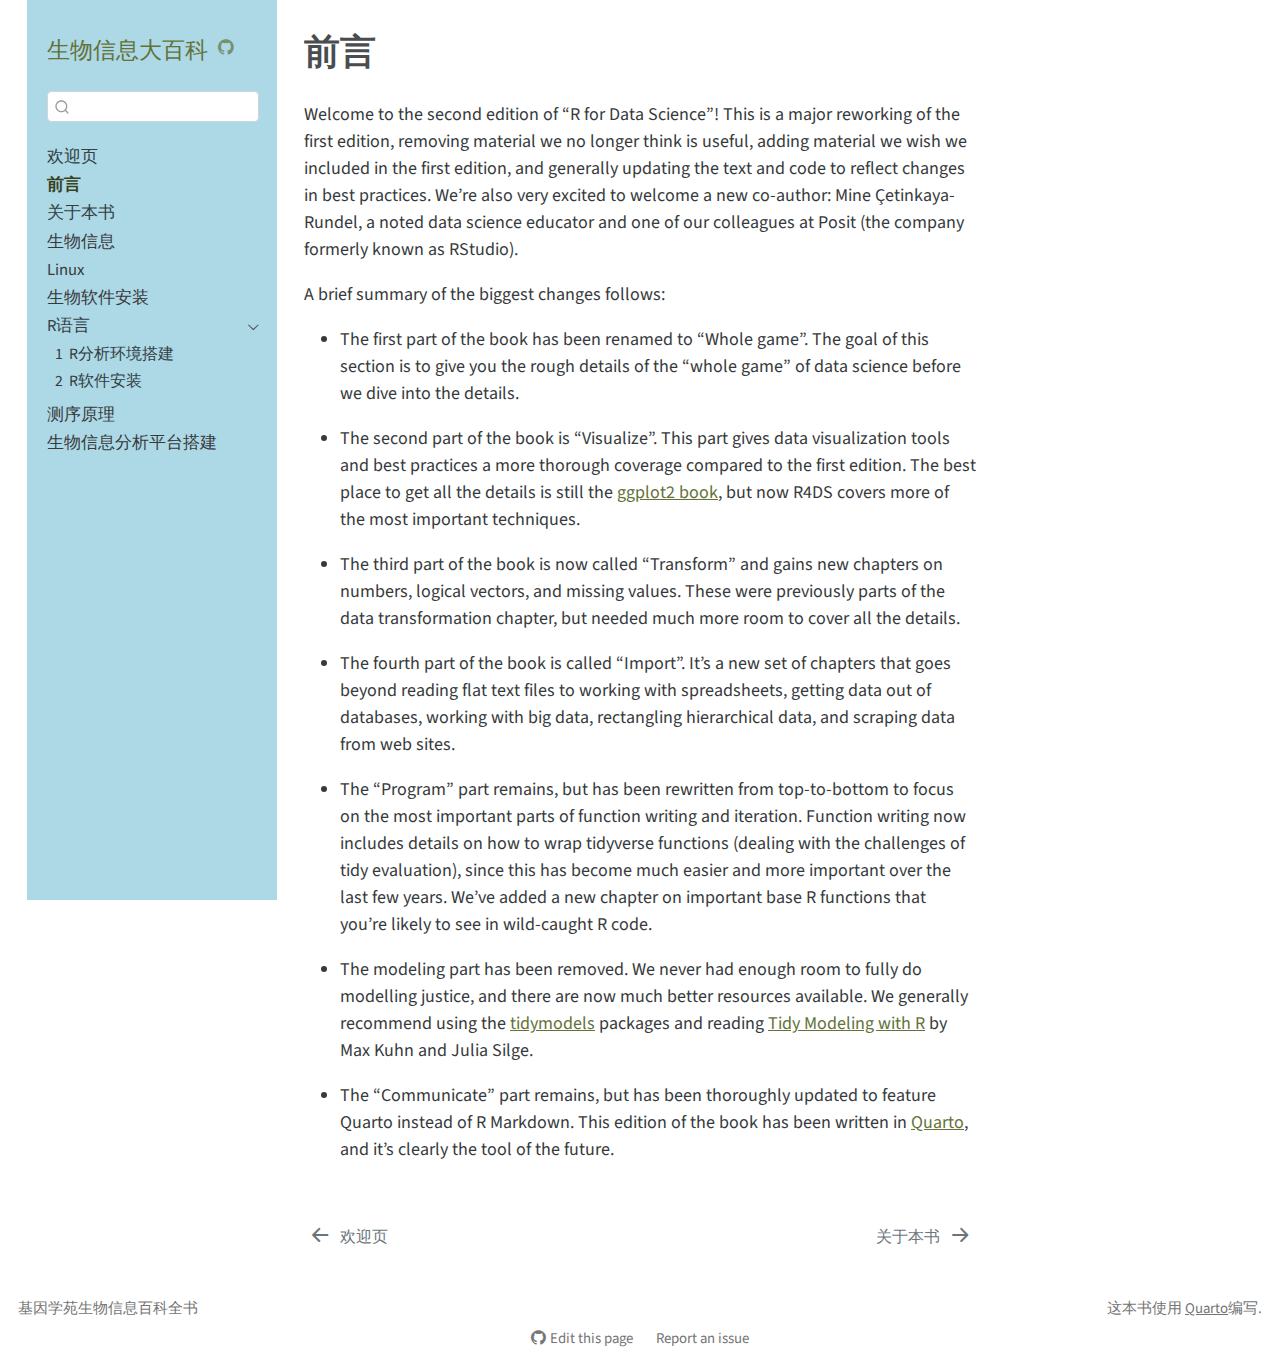
==== docs/preface.html @ 33f84fc9 "second commit" ====
<!DOCTYPE html>
<html xmlns="http://www.w3.org/1999/xhtml" lang="en" xml:lang="en"><head>

<meta charset="utf-8">
<meta name="generator" content="quarto-1.3.450">

<meta name="viewport" content="width=device-width, initial-scale=1.0, user-scalable=yes">

<meta name="author" content="王通">

<title>生物信息大百科 - 前言</title>
<style>
code{white-space: pre-wrap;}
span.smallcaps{font-variant: small-caps;}
div.columns{display: flex; gap: min(4vw, 1.5em);}
div.column{flex: auto; overflow-x: auto;}
div.hanging-indent{margin-left: 1.5em; text-indent: -1.5em;}
ul.task-list{list-style: none;}
ul.task-list li input[type="checkbox"] {
  width: 0.8em;
  margin: 0 0.8em 0.2em -1em; /* quarto-specific, see https://github.com/quarto-dev/quarto-cli/issues/4556 */ 
  vertical-align: middle;
}
</style>


<script src="site_libs/quarto-nav/quarto-nav.js"></script>
<script src="site_libs/quarto-nav/headroom.min.js"></script>
<script src="site_libs/clipboard/clipboard.min.js"></script>
<script src="site_libs/quarto-search/autocomplete.umd.js"></script>
<script src="site_libs/quarto-search/fuse.min.js"></script>
<script src="site_libs/quarto-search/quarto-search.js"></script>
<meta name="quarto:offset" content="./">
<link href="./intro.html" rel="next">
<link href="./index.html" rel="prev">
<link href="./favicon.png" rel="icon" type="image/png">
<script src="site_libs/quarto-html/quarto.js"></script>
<script src="site_libs/quarto-html/popper.min.js"></script>
<script src="site_libs/quarto-html/tippy.umd.min.js"></script>
<script src="site_libs/quarto-html/anchor.min.js"></script>
<link href="site_libs/quarto-html/tippy.css" rel="stylesheet">
<link href="site_libs/quarto-html/quarto-syntax-highlighting.css" rel="stylesheet" id="quarto-text-highlighting-styles">
<script src="site_libs/bootstrap/bootstrap.min.js"></script>
<link href="site_libs/bootstrap/bootstrap-icons.css" rel="stylesheet">
<link href="site_libs/bootstrap/bootstrap.min.css" rel="stylesheet" id="quarto-bootstrap" data-mode="light">
<script id="quarto-search-options" type="application/json">{
  "location": "sidebar",
  "copy-button": false,
  "collapse-after": 3,
  "panel-placement": "start",
  "type": "textbox",
  "limit": 20,
  "language": {
    "search-no-results-text": "No results",
    "search-matching-documents-text": "matching documents",
    "search-copy-link-title": "Copy link to search",
    "search-hide-matches-text": "Hide additional matches",
    "search-more-match-text": "more match in this document",
    "search-more-matches-text": "more matches in this document",
    "search-clear-button-title": "Clear",
    "search-detached-cancel-button-title": "Cancel",
    "search-submit-button-title": "Submit",
    "search-label": "Search"
  }
}</script>
<script defer="" data-domain="r4ds.hadley.nz" src="https://plausible.io/js/plausible.js"></script>


</head>

<body class="nav-sidebar floating">

<div id="quarto-search-results"></div>
  <header id="quarto-header" class="headroom fixed-top">
  <nav class="quarto-secondary-nav">
    <div class="container-fluid d-flex">
      <button type="button" class="quarto-btn-toggle btn" data-bs-toggle="collapse" data-bs-target="#quarto-sidebar,#quarto-sidebar-glass" aria-controls="quarto-sidebar" aria-expanded="false" aria-label="Toggle sidebar navigation" onclick="if (window.quartoToggleHeadroom) { window.quartoToggleHeadroom(); }">
        <i class="bi bi-layout-text-sidebar-reverse"></i>
      </button>
      <nav class="quarto-page-breadcrumbs" aria-label="breadcrumb"><ol class="breadcrumb"><li class="breadcrumb-item"><a href="./preface.html">前言</a></li></ol></nav>
      <a class="flex-grow-1" role="button" data-bs-toggle="collapse" data-bs-target="#quarto-sidebar,#quarto-sidebar-glass" aria-controls="quarto-sidebar" aria-expanded="false" aria-label="Toggle sidebar navigation" onclick="if (window.quartoToggleHeadroom) { window.quartoToggleHeadroom(); }">      
      </a>
      <button type="button" class="btn quarto-search-button" aria-label="" onclick="window.quartoOpenSearch();">
        <i class="bi bi-search"></i>
      </button>
    </div>
  </nav>
</header>
<!-- content -->
<div id="quarto-content" class="quarto-container page-columns page-rows-contents page-layout-article">
<!-- sidebar -->
  <nav id="quarto-sidebar" class="sidebar collapse collapse-horizontal sidebar-navigation floating overflow-auto">
    <div class="pt-lg-2 mt-2 text-left sidebar-header">
    <div class="sidebar-title mb-0 py-0">
      <a href="./">生物信息大百科</a> 
        <div class="sidebar-tools-main">
    <a href="https://github.com/wangtong/mybook" rel="" title="Source Code" class="quarto-navigation-tool px-1" aria-label="Source Code"><i class="bi bi-github"></i></a>
</div>
    </div>
      </div>
        <div class="mt-2 flex-shrink-0 align-items-center">
        <div class="sidebar-search">
        <div id="quarto-search" class="" title="Search"></div>
        </div>
        </div>
    <div class="sidebar-menu-container"> 
    <ul class="list-unstyled mt-1">
        <li class="sidebar-item">
  <div class="sidebar-item-container"> 
  <a href="./index.html" class="sidebar-item-text sidebar-link">
 <span class="menu-text">欢迎页</span></a>
  </div>
</li>
        <li class="sidebar-item">
  <div class="sidebar-item-container"> 
  <a href="./preface.html" class="sidebar-item-text sidebar-link active">
 <span class="menu-text">前言</span></a>
  </div>
</li>
        <li class="sidebar-item">
  <div class="sidebar-item-container"> 
  <a href="./intro.html" class="sidebar-item-text sidebar-link">
 <span class="menu-text">关于本书</span></a>
  </div>
</li>
        <li class="sidebar-item sidebar-item-section">
      <span class="sidebar-item-text sidebar-link text-start">
 <span class="menu-text">生物信息</span></span>
  </li>
        <li class="sidebar-item sidebar-item-section">
      <span class="sidebar-item-text sidebar-link text-start">
 <span class="menu-text">Linux</span></span>
  </li>
        <li class="sidebar-item sidebar-item-section">
      <span class="sidebar-item-text sidebar-link text-start">
 <span class="menu-text">生物软件安装</span></span>
  </li>
        <li class="sidebar-item sidebar-item-section">
      <div class="sidebar-item-container"> 
            <a class="sidebar-item-text sidebar-link text-start" data-bs-toggle="collapse" data-bs-target="#quarto-sidebar-section-4" aria-expanded="true">
 <span class="menu-text">R语言</span></a>
          <a class="sidebar-item-toggle text-start" data-bs-toggle="collapse" data-bs-target="#quarto-sidebar-section-4" aria-expanded="true" aria-label="Toggle section">
            <i class="bi bi-chevron-right ms-2"></i>
          </a> 
      </div>
      <ul id="quarto-sidebar-section-4" class="collapse list-unstyled sidebar-section depth1 show">  
          <li class="sidebar-item">
  <div class="sidebar-item-container"> 
  <a href="./rbase-1.html" class="sidebar-item-text sidebar-link">
 <span class="menu-text"><span class="chapter-number">1</span>&nbsp; <span class="chapter-title">R分析环境搭建</span></span></a>
  </div>
</li>
          <li class="sidebar-item">
  <div class="sidebar-item-container"> 
  <a href="./rbase-2.html" class="sidebar-item-text sidebar-link">
 <span class="menu-text"><span class="chapter-number">2</span>&nbsp; <span class="chapter-title">R软件安装</span></span></a>
  </div>
</li>
      </ul>
  </li>
        <li class="sidebar-item sidebar-item-section">
      <span class="sidebar-item-text sidebar-link text-start">
 <span class="menu-text">测序原理</span></span>
  </li>
        <li class="sidebar-item sidebar-item-section">
      <span class="sidebar-item-text sidebar-link text-start">
 <span class="menu-text">生物信息分析平台搭建</span></span>
  </li>
    </ul>
    </div>
</nav>
<div id="quarto-sidebar-glass" data-bs-toggle="collapse" data-bs-target="#quarto-sidebar,#quarto-sidebar-glass"></div>
<!-- margin-sidebar -->
    <div id="quarto-margin-sidebar" class="sidebar margin-sidebar">
        
    </div>
<!-- main -->
<main class="content" id="quarto-document-content">

<header id="title-block-header" class="quarto-title-block default">
<div class="quarto-title">
<h1 class="title">前言</h1>
</div>



<div class="quarto-title-meta">

    
  
    
  </div>
  

</header>

<p>Welcome to the second edition of “R for Data Science”! This is a major reworking of the first edition, removing material we no longer think is useful, adding material we wish we included in the first edition, and generally updating the text and code to reflect changes in best practices. We’re also very excited to welcome a new co-author: Mine Çetinkaya-Rundel, a noted data science educator and one of our colleagues at Posit (the company formerly known as RStudio).</p>
<p>A brief summary of the biggest changes follows:</p>
<ul>
<li><p>The first part of the book has been renamed to “Whole game”. The goal of this section is to give you the rough details of the “whole game” of data science before we dive into the details.</p></li>
<li><p>The second part of the book is “Visualize”. This part gives data visualization tools and best practices a more thorough coverage compared to the first edition. The best place to get all the details is still the <a href="http://ggplot2-book.org/">ggplot2 book</a>, but now R4DS covers more of the most important techniques.</p></li>
<li><p>The third part of the book is now called “Transform” and gains new chapters on numbers, logical vectors, and missing values. These were previously parts of the data transformation chapter, but needed much more room to cover all the details.</p></li>
<li><p>The fourth part of the book is called “Import”. It’s a new set of chapters that goes beyond reading flat text files to working with spreadsheets, getting data out of databases, working with big data, rectangling hierarchical data, and scraping data from web sites.</p></li>
<li><p>The “Program” part remains, but has been rewritten from top-to-bottom to focus on the most important parts of function writing and iteration. Function writing now includes details on how to wrap tidyverse functions (dealing with the challenges of tidy evaluation), since this has become much easier and more important over the last few years. We’ve added a new chapter on important base R functions that you’re likely to see in wild-caught R code.</p></li>
<li><p>The modeling part has been removed. We never had enough room to fully do modelling justice, and there are now much better resources available. We generally recommend using the <a href="https://www.tidymodels.org/">tidymodels</a> packages and reading <a href="https://www.tmwr.org/">Tidy Modeling with R</a> by Max Kuhn and Julia Silge.</p></li>
<li><p>The “Communicate” part remains, but has been thoroughly updated to feature Quarto instead of R Markdown. This edition of the book has been written in <a href="https://quarto.org/">Quarto</a>, and it’s clearly the tool of the future.</p></li>
</ul>



</main> <!-- /main -->
<script id="quarto-html-after-body" type="application/javascript">
window.document.addEventListener("DOMContentLoaded", function (event) {
  const toggleBodyColorMode = (bsSheetEl) => {
    const mode = bsSheetEl.getAttribute("data-mode");
    const bodyEl = window.document.querySelector("body");
    if (mode === "dark") {
      bodyEl.classList.add("quarto-dark");
      bodyEl.classList.remove("quarto-light");
    } else {
      bodyEl.classList.add("quarto-light");
      bodyEl.classList.remove("quarto-dark");
    }
  }
  const toggleBodyColorPrimary = () => {
    const bsSheetEl = window.document.querySelector("link#quarto-bootstrap");
    if (bsSheetEl) {
      toggleBodyColorMode(bsSheetEl);
    }
  }
  toggleBodyColorPrimary();  
  const icon = "";
  const anchorJS = new window.AnchorJS();
  anchorJS.options = {
    placement: 'right',
    icon: icon
  };
  anchorJS.add('.anchored');
  const isCodeAnnotation = (el) => {
    for (const clz of el.classList) {
      if (clz.startsWith('code-annotation-')) {                     
        return true;
      }
    }
    return false;
  }
  const clipboard = new window.ClipboardJS('.code-copy-button', {
    text: function(trigger) {
      const codeEl = trigger.previousElementSibling.cloneNode(true);
      for (const childEl of codeEl.children) {
        if (isCodeAnnotation(childEl)) {
          childEl.remove();
        }
      }
      return codeEl.innerText;
    }
  });
  clipboard.on('success', function(e) {
    // button target
    const button = e.trigger;
    // don't keep focus
    button.blur();
    // flash "checked"
    button.classList.add('code-copy-button-checked');
    var currentTitle = button.getAttribute("title");
    button.setAttribute("title", "Copied!");
    let tooltip;
    if (window.bootstrap) {
      button.setAttribute("data-bs-toggle", "tooltip");
      button.setAttribute("data-bs-placement", "left");
      button.setAttribute("data-bs-title", "Copied!");
      tooltip = new bootstrap.Tooltip(button, 
        { trigger: "manual", 
          customClass: "code-copy-button-tooltip",
          offset: [0, -8]});
      tooltip.show();    
    }
    setTimeout(function() {
      if (tooltip) {
        tooltip.hide();
        button.removeAttribute("data-bs-title");
        button.removeAttribute("data-bs-toggle");
        button.removeAttribute("data-bs-placement");
      }
      button.setAttribute("title", currentTitle);
      button.classList.remove('code-copy-button-checked');
    }, 1000);
    // clear code selection
    e.clearSelection();
  });
  function tippyHover(el, contentFn) {
    const config = {
      allowHTML: true,
      content: contentFn,
      maxWidth: 500,
      delay: 100,
      arrow: false,
      appendTo: function(el) {
          return el.parentElement;
      },
      interactive: true,
      interactiveBorder: 10,
      theme: 'quarto',
      placement: 'bottom-start'
    };
    window.tippy(el, config); 
  }
  const noterefs = window.document.querySelectorAll('a[role="doc-noteref"]');
  for (var i=0; i<noterefs.length; i++) {
    const ref = noterefs[i];
    tippyHover(ref, function() {
      // use id or data attribute instead here
      let href = ref.getAttribute('data-footnote-href') || ref.getAttribute('href');
      try { href = new URL(href).hash; } catch {}
      const id = href.replace(/^#\/?/, "");
      const note = window.document.getElementById(id);
      return note.innerHTML;
    });
  }
      let selectedAnnoteEl;
      const selectorForAnnotation = ( cell, annotation) => {
        let cellAttr = 'data-code-cell="' + cell + '"';
        let lineAttr = 'data-code-annotation="' +  annotation + '"';
        const selector = 'span[' + cellAttr + '][' + lineAttr + ']';
        return selector;
      }
      const selectCodeLines = (annoteEl) => {
        const doc = window.document;
        const targetCell = annoteEl.getAttribute("data-target-cell");
        const targetAnnotation = annoteEl.getAttribute("data-target-annotation");
        const annoteSpan = window.document.querySelector(selectorForAnnotation(targetCell, targetAnnotation));
        const lines = annoteSpan.getAttribute("data-code-lines").split(",");
        const lineIds = lines.map((line) => {
          return targetCell + "-" + line;
        })
        let top = null;
        let height = null;
        let parent = null;
        if (lineIds.length > 0) {
            //compute the position of the single el (top and bottom and make a div)
            const el = window.document.getElementById(lineIds[0]);
            top = el.offsetTop;
            height = el.offsetHeight;
            parent = el.parentElement.parentElement;
          if (lineIds.length > 1) {
            const lastEl = window.document.getElementById(lineIds[lineIds.length - 1]);
            const bottom = lastEl.offsetTop + lastEl.offsetHeight;
            height = bottom - top;
          }
          if (top !== null && height !== null && parent !== null) {
            // cook up a div (if necessary) and position it 
            let div = window.document.getElementById("code-annotation-line-highlight");
            if (div === null) {
              div = window.document.createElement("div");
              div.setAttribute("id", "code-annotation-line-highlight");
              div.style.position = 'absolute';
              parent.appendChild(div);
            }
            div.style.top = top - 2 + "px";
            div.style.height = height + 4 + "px";
            let gutterDiv = window.document.getElementById("code-annotation-line-highlight-gutter");
            if (gutterDiv === null) {
              gutterDiv = window.document.createElement("div");
              gutterDiv.setAttribute("id", "code-annotation-line-highlight-gutter");
              gutterDiv.style.position = 'absolute';
              const codeCell = window.document.getElementById(targetCell);
              const gutter = codeCell.querySelector('.code-annotation-gutter');
              gutter.appendChild(gutterDiv);
            }
            gutterDiv.style.top = top - 2 + "px";
            gutterDiv.style.height = height + 4 + "px";
          }
          selectedAnnoteEl = annoteEl;
        }
      };
      const unselectCodeLines = () => {
        const elementsIds = ["code-annotation-line-highlight", "code-annotation-line-highlight-gutter"];
        elementsIds.forEach((elId) => {
          const div = window.document.getElementById(elId);
          if (div) {
            div.remove();
          }
        });
        selectedAnnoteEl = undefined;
      };
      // Attach click handler to the DT
      const annoteDls = window.document.querySelectorAll('dt[data-target-cell]');
      for (const annoteDlNode of annoteDls) {
        annoteDlNode.addEventListener('click', (event) => {
          const clickedEl = event.target;
          if (clickedEl !== selectedAnnoteEl) {
            unselectCodeLines();
            const activeEl = window.document.querySelector('dt[data-target-cell].code-annotation-active');
            if (activeEl) {
              activeEl.classList.remove('code-annotation-active');
            }
            selectCodeLines(clickedEl);
            clickedEl.classList.add('code-annotation-active');
          } else {
            // Unselect the line
            unselectCodeLines();
            clickedEl.classList.remove('code-annotation-active');
          }
        });
      }
  const findCites = (el) => {
    const parentEl = el.parentElement;
    if (parentEl) {
      const cites = parentEl.dataset.cites;
      if (cites) {
        return {
          el,
          cites: cites.split(' ')
        };
      } else {
        return findCites(el.parentElement)
      }
    } else {
      return undefined;
    }
  };
  var bibliorefs = window.document.querySelectorAll('a[role="doc-biblioref"]');
  for (var i=0; i<bibliorefs.length; i++) {
    const ref = bibliorefs[i];
    const citeInfo = findCites(ref);
    if (citeInfo) {
      tippyHover(citeInfo.el, function() {
        var popup = window.document.createElement('div');
        citeInfo.cites.forEach(function(cite) {
          var citeDiv = window.document.createElement('div');
          citeDiv.classList.add('hanging-indent');
          citeDiv.classList.add('csl-entry');
          var biblioDiv = window.document.getElementById('ref-' + cite);
          if (biblioDiv) {
            citeDiv.innerHTML = biblioDiv.innerHTML;
          }
          popup.appendChild(citeDiv);
        });
        return popup.innerHTML;
      });
    }
  }
});
</script>
<nav class="page-navigation">
  <div class="nav-page nav-page-previous">
      <a href="./index.html" class="pagination-link">
        <i class="bi bi-arrow-left-short"></i> <span class="nav-page-text">欢迎页</span>
      </a>          
  </div>
  <div class="nav-page nav-page-next">
      <a href="./intro.html" class="pagination-link">
        <span class="nav-page-text">关于本书</span> <i class="bi bi-arrow-right-short"></i>
      </a>
  </div>
</nav>
</div> <!-- /content -->
<footer class="footer">
  <div class="nav-footer">
    <div class="nav-footer-left">基因学苑生物信息百科全书</div>   
    <div class="nav-footer-center">
      &nbsp;
    <div class="toc-actions"><div><i class="bi bi-github"></i></div><div class="action-links"><p><a href="https://github.com/wangtong/mybook/edit/main/preface.qmd" class="toc-action">Edit this page</a></p><p><a href="https://github.com/wangtong/mybook/issues/new" class="toc-action">Report an issue</a></p></div></div></div>
    <div class="nav-footer-right">这本书使用 <a href="https://quarto.org/">Quarto</a>编写.</div>
  </div>
</footer>



</body></html>
---- docs/site_libs/quarto-html/tippy.css ----
.tippy-box[data-animation=fade][data-state=hidden]{opacity:0}[data-tippy-root]{max-width:calc(100vw - 10px)}.tippy-box{position:relative;background-color:#333;color:#fff;border-radius:4px;font-size:14px;line-height:1.4;white-space:normal;outline:0;transition-property:transform,visibility,opacity}.tippy-box[data-placement^=top]>.tippy-arrow{bottom:0}.tippy-box[data-placement^=top]>.tippy-arrow:before{bottom:-7px;left:0;border-width:8px 8px 0;border-top-color:initial;transform-origin:center top}.tippy-box[data-placement^=bottom]>.tippy-arrow{top:0}.tippy-box[data-placement^=bottom]>.tippy-arrow:before{top:-7px;left:0;border-width:0 8px 8px;border-bottom-color:initial;transform-origin:center bottom}.tippy-box[data-placement^=left]>.tippy-arrow{right:0}.tippy-box[data-placement^=left]>.tippy-arrow:before{border-width:8px 0 8px 8px;border-left-color:initial;right:-7px;transform-origin:center left}.tippy-box[data-placement^=right]>.tippy-arrow{left:0}.tippy-box[data-placement^=right]>.tippy-arrow:before{left:-7px;border-width:8px 8px 8px 0;border-right-color:initial;transform-origin:center right}.tippy-box[data-inertia][data-state=visible]{transition-timing-function:cubic-bezier(.54,1.5,.38,1.11)}.tippy-arrow{width:16px;height:16px;color:#333}.tippy-arrow:before{content:"";position:absolute;border-color:transparent;border-style:solid}.tippy-content{position:relative;padding:5px 9px;z-index:1}
---- docs/site_libs/quarto-html/quarto-syntax-highlighting.css ----
/* quarto syntax highlight colors */
:root {
  --quarto-hl-ot-color: #003B4F;
  --quarto-hl-at-color: #657422;
  --quarto-hl-ss-color: #20794D;
  --quarto-hl-an-color: #5E5E5E;
  --quarto-hl-fu-color: #4758AB;
  --quarto-hl-st-color: #20794D;
  --quarto-hl-cf-color: #003B4F;
  --quarto-hl-op-color: #5E5E5E;
  --quarto-hl-er-color: #AD0000;
  --quarto-hl-bn-color: #AD0000;
  --quarto-hl-al-color: #AD0000;
  --quarto-hl-va-color: #111111;
  --quarto-hl-bu-color: inherit;
  --quarto-hl-ex-color: inherit;
  --quarto-hl-pp-color: #AD0000;
  --quarto-hl-in-color: #5E5E5E;
  --quarto-hl-vs-color: #20794D;
  --quarto-hl-wa-color: #5E5E5E;
  --quarto-hl-do-color: #5E5E5E;
  --quarto-hl-im-color: #00769E;
  --quarto-hl-ch-color: #20794D;
  --quarto-hl-dt-color: #AD0000;
  --quarto-hl-fl-color: #AD0000;
  --quarto-hl-co-color: #5E5E5E;
  --quarto-hl-cv-color: #5E5E5E;
  --quarto-hl-cn-color: #8f5902;
  --quarto-hl-sc-color: #5E5E5E;
  --quarto-hl-dv-color: #AD0000;
  --quarto-hl-kw-color: #003B4F;
}

/* other quarto variables */
:root {
  --quarto-font-monospace: SFMono-Regular, Menlo, Monaco, Consolas, "Liberation Mono", "Courier New", monospace;
}

pre > code.sourceCode > span {
  color: #003B4F;
}

code span {
  color: #003B4F;
}

code.sourceCode > span {
  color: #003B4F;
}

div.sourceCode,
div.sourceCode pre.sourceCode {
  color: #003B4F;
}

code span.ot {
  color: #003B4F;
  font-style: inherit;
}

code span.at {
  color: #657422;
  font-style: inherit;
}

code span.ss {
  color: #20794D;
  font-style: inherit;
}

code span.an {
  color: #5E5E5E;
  font-style: inherit;
}

code span.fu {
  color: #4758AB;
  font-style: inherit;
}

code span.st {
  color: #20794D;
  font-style: inherit;
}

code span.cf {
  color: #003B4F;
  font-style: inherit;
}

code span.op {
  color: #5E5E5E;
  font-style: inherit;
}

code span.er {
  color: #AD0000;
  font-style: inherit;
}

code span.bn {
  color: #AD0000;
  font-style: inherit;
}

code span.al {
  color: #AD0000;
  font-style: inherit;
}

code span.va {
  color: #111111;
  font-style: inherit;
}

code span.bu {
  font-style: inherit;
}

code span.ex {
  font-style: inherit;
}

code span.pp {
  color: #AD0000;
  font-style: inherit;
}

code span.in {
  color: #5E5E5E;
  font-style: inherit;
}

code span.vs {
  color: #20794D;
  font-style: inherit;
}

code span.wa {
  color: #5E5E5E;
  font-style: italic;
}

code span.do {
  color: #5E5E5E;
  font-style: italic;
}

code span.im {
  color: #00769E;
  font-style: inherit;
}

code span.ch {
  color: #20794D;
  font-style: inherit;
}

code span.dt {
  color: #AD0000;
  font-style: inherit;
}

code span.fl {
  color: #AD0000;
  font-style: inherit;
}

code span.co {
  color: #5E5E5E;
  font-style: inherit;
}

code span.cv {
  color: #5E5E5E;
  font-style: italic;
}

code span.cn {
  color: #8f5902;
  font-style: inherit;
}

code span.sc {
  color: #5E5E5E;
  font-style: inherit;
}

code span.dv {
  color: #AD0000;
  font-style: inherit;
}

code span.kw {
  color: #003B4F;
  font-style: inherit;
}

.prevent-inlining {
  content: "</";
}

/*# sourceMappingURL=debc5d5d77c3f9108843748ff7464032.css.map */
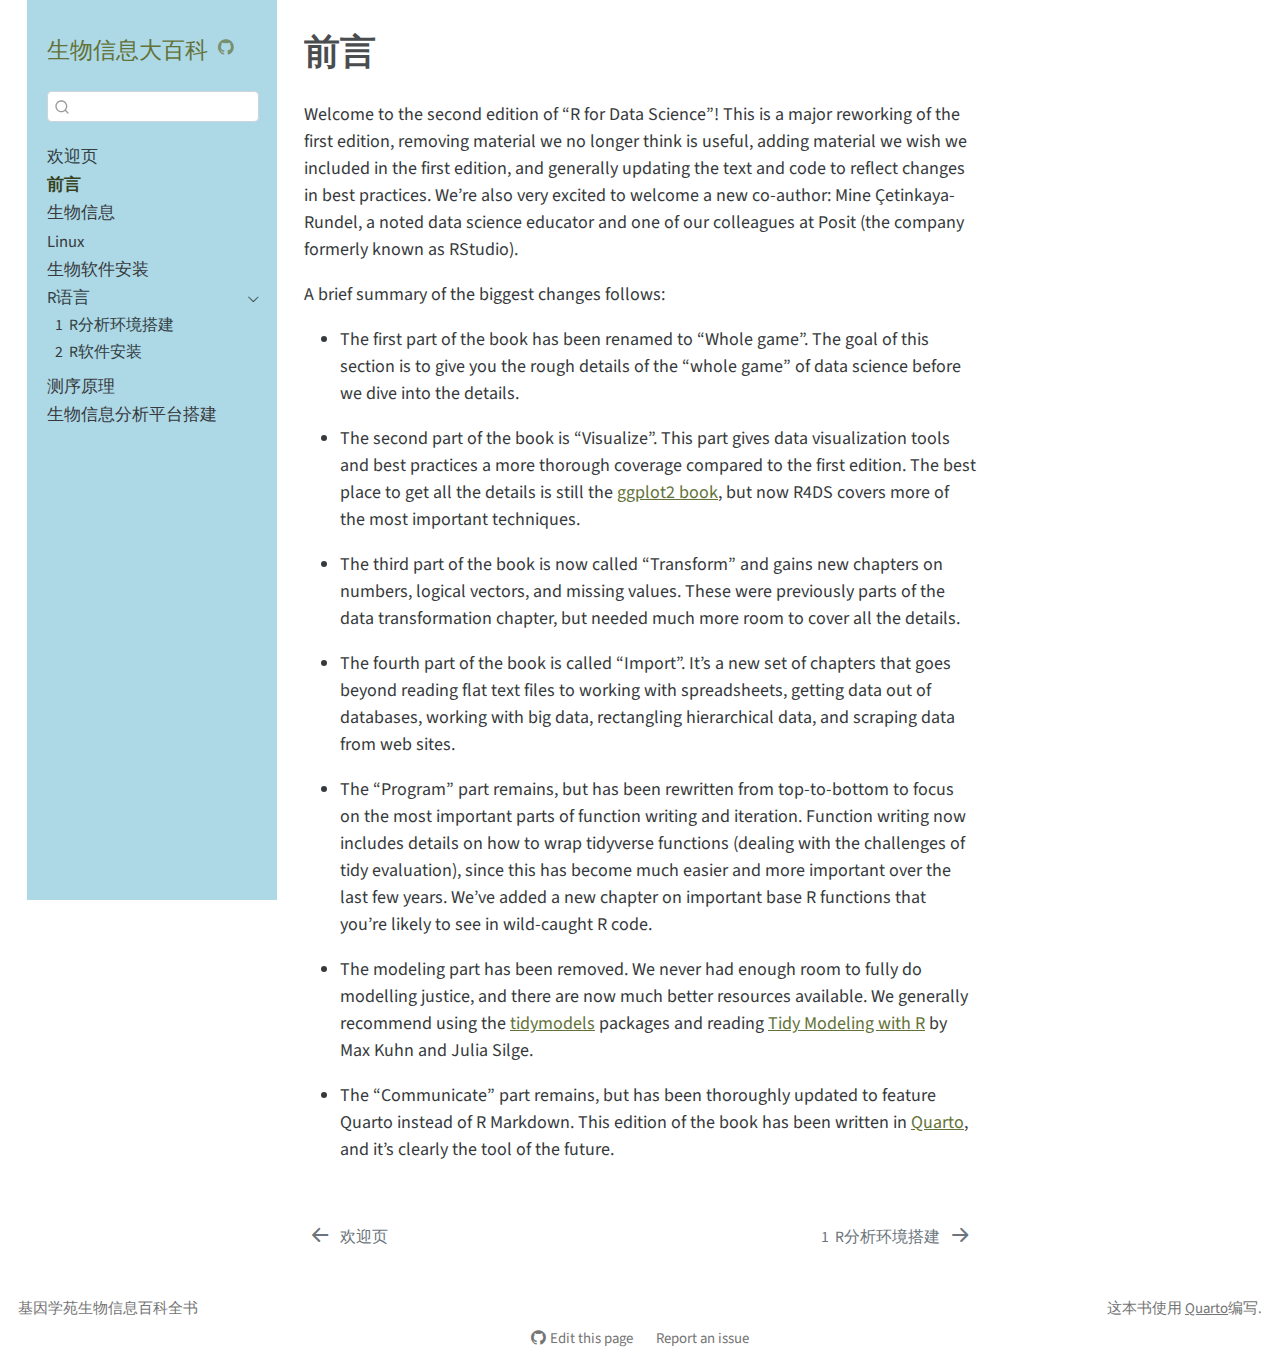
==== commit 3b56402b: "second commit" ====
--- a/docs/preface.html
+++ b/docs/preface.html
@@ -31,7 +31,7 @@
 <script src="site_libs/quarto-search/fuse.min.js"></script>
 <script src="site_libs/quarto-search/quarto-search.js"></script>
 <meta name="quarto:offset" content="./">
-<link href="./intro.html" rel="next">
+<link href="./rbase-1.html" rel="next">
 <link href="./index.html" rel="prev">
 <link href="./favicon.png" rel="icon" type="image/png">
 <script src="site_libs/quarto-html/quarto.js"></script>
@@ -115,12 +115,6 @@
   <div class="sidebar-item-container"> 
   <a href="./preface.html" class="sidebar-item-text sidebar-link active">
  <span class="menu-text">前言</span></a>
-  </div>
-</li>
-        <li class="sidebar-item">
-  <div class="sidebar-item-container"> 
-  <a href="./intro.html" class="sidebar-item-text sidebar-link">
- <span class="menu-text">关于本书</span></a>
   </div>
 </li>
         <li class="sidebar-item sidebar-item-section">
@@ -449,8 +443,8 @@
       </a>          
   </div>
   <div class="nav-page nav-page-next">
-      <a href="./intro.html" class="pagination-link">
-        <span class="nav-page-text">关于本书</span> <i class="bi bi-arrow-right-short"></i>
+      <a href="./rbase-1.html" class="pagination-link">
+        <span class="nav-page-text"><span class="chapter-number">1</span>&nbsp; <span class="chapter-title">R分析环境搭建</span></span> <i class="bi bi-arrow-right-short"></i>
       </a>
   </div>
 </nav>
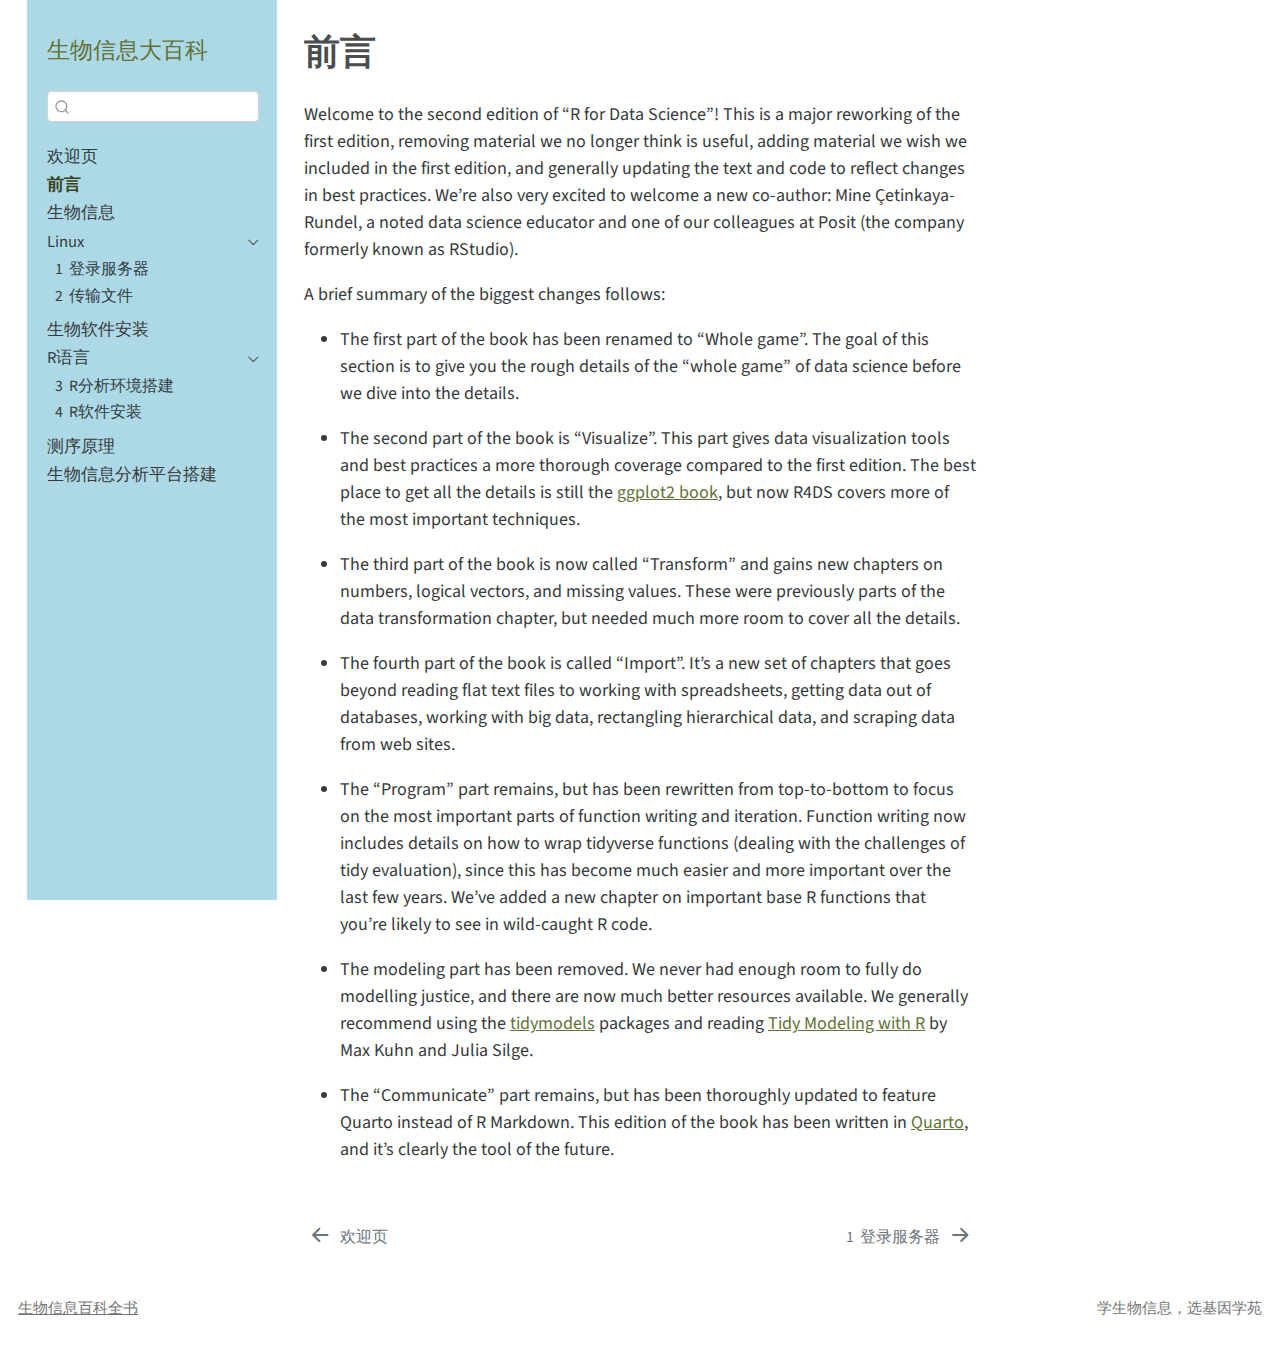
==== commit ac2e98de: "0804 commit" ====
--- a/docs/preface.html
+++ b/docs/preface.html
@@ -31,7 +31,7 @@
 <script src="site_libs/quarto-search/fuse.min.js"></script>
 <script src="site_libs/quarto-search/quarto-search.js"></script>
 <meta name="quarto:offset" content="./">
-<link href="./rbase-1.html" rel="next">
+<link href="./login.html" rel="next">
 <link href="./index.html" rel="prev">
 <link href="./favicon.png" rel="icon" type="image/png">
 <script src="site_libs/quarto-html/quarto.js"></script>
@@ -93,9 +93,6 @@
     <div class="pt-lg-2 mt-2 text-left sidebar-header">
     <div class="sidebar-title mb-0 py-0">
       <a href="./">生物信息大百科</a> 
-        <div class="sidebar-tools-main">
-    <a href="https://github.com/wangtong/mybook" rel="" title="Source Code" class="quarto-navigation-tool px-1" aria-label="Source Code"><i class="bi bi-github"></i></a>
-</div>
     </div>
       </div>
         <div class="mt-2 flex-shrink-0 align-items-center">
@@ -122,8 +119,27 @@
  <span class="menu-text">生物信息</span></span>
   </li>
         <li class="sidebar-item sidebar-item-section">
-      <span class="sidebar-item-text sidebar-link text-start">
- <span class="menu-text">Linux</span></span>
+      <div class="sidebar-item-container"> 
+            <a class="sidebar-item-text sidebar-link text-start" data-bs-toggle="collapse" data-bs-target="#quarto-sidebar-section-2" aria-expanded="true">
+ <span class="menu-text">Linux</span></a>
+          <a class="sidebar-item-toggle text-start" data-bs-toggle="collapse" data-bs-target="#quarto-sidebar-section-2" aria-expanded="true" aria-label="Toggle section">
+            <i class="bi bi-chevron-right ms-2"></i>
+          </a> 
+      </div>
+      <ul id="quarto-sidebar-section-2" class="collapse list-unstyled sidebar-section depth1 show">  
+          <li class="sidebar-item">
+  <div class="sidebar-item-container"> 
+  <a href="./login.html" class="sidebar-item-text sidebar-link">
+ <span class="menu-text"><span class="chapter-number">1</span>&nbsp; <span class="chapter-title">登录服务器</span></span></a>
+  </div>
+</li>
+          <li class="sidebar-item">
+  <div class="sidebar-item-container"> 
+  <a href="./transfile.html" class="sidebar-item-text sidebar-link">
+ <span class="menu-text"><span class="chapter-number">2</span>&nbsp; <span class="chapter-title">传输文件</span></span></a>
+  </div>
+</li>
+      </ul>
   </li>
         <li class="sidebar-item sidebar-item-section">
       <span class="sidebar-item-text sidebar-link text-start">
@@ -141,13 +157,13 @@
           <li class="sidebar-item">
   <div class="sidebar-item-container"> 
   <a href="./rbase-1.html" class="sidebar-item-text sidebar-link">
- <span class="menu-text"><span class="chapter-number">1</span>&nbsp; <span class="chapter-title">R分析环境搭建</span></span></a>
+ <span class="menu-text"><span class="chapter-number">3</span>&nbsp; <span class="chapter-title">R分析环境搭建</span></span></a>
   </div>
 </li>
           <li class="sidebar-item">
   <div class="sidebar-item-container"> 
   <a href="./rbase-2.html" class="sidebar-item-text sidebar-link">
- <span class="menu-text"><span class="chapter-number">2</span>&nbsp; <span class="chapter-title">R软件安装</span></span></a>
+ <span class="menu-text"><span class="chapter-number">4</span>&nbsp; <span class="chapter-title">R软件安装</span></span></a>
   </div>
 </li>
       </ul>
@@ -443,19 +459,19 @@
       </a>          
   </div>
   <div class="nav-page nav-page-next">
-      <a href="./rbase-1.html" class="pagination-link">
-        <span class="nav-page-text"><span class="chapter-number">1</span>&nbsp; <span class="chapter-title">R分析环境搭建</span></span> <i class="bi bi-arrow-right-short"></i>
+      <a href="./login.html" class="pagination-link">
+        <span class="nav-page-text"><span class="chapter-number">1</span>&nbsp; <span class="chapter-title">登录服务器</span></span> <i class="bi bi-arrow-right-short"></i>
       </a>
   </div>
 </nav>
 </div> <!-- /content -->
 <footer class="footer">
   <div class="nav-footer">
-    <div class="nav-footer-left">基因学苑生物信息百科全书</div>   
+    <div class="nav-footer-left"><a href="https://tongyuangene.com">生物信息百科全书</a></div>   
     <div class="nav-footer-center">
       &nbsp;
-    <div class="toc-actions"><div><i class="bi bi-github"></i></div><div class="action-links"><p><a href="https://github.com/wangtong/mybook/edit/main/preface.qmd" class="toc-action">Edit this page</a></p><p><a href="https://github.com/wangtong/mybook/issues/new" class="toc-action">Report an issue</a></p></div></div></div>
-    <div class="nav-footer-right">这本书使用 <a href="https://quarto.org/">Quarto</a>编写.</div>
+    </div>
+    <div class="nav-footer-right">学生物信息，选基因学苑</div>
   </div>
 </footer>
 
